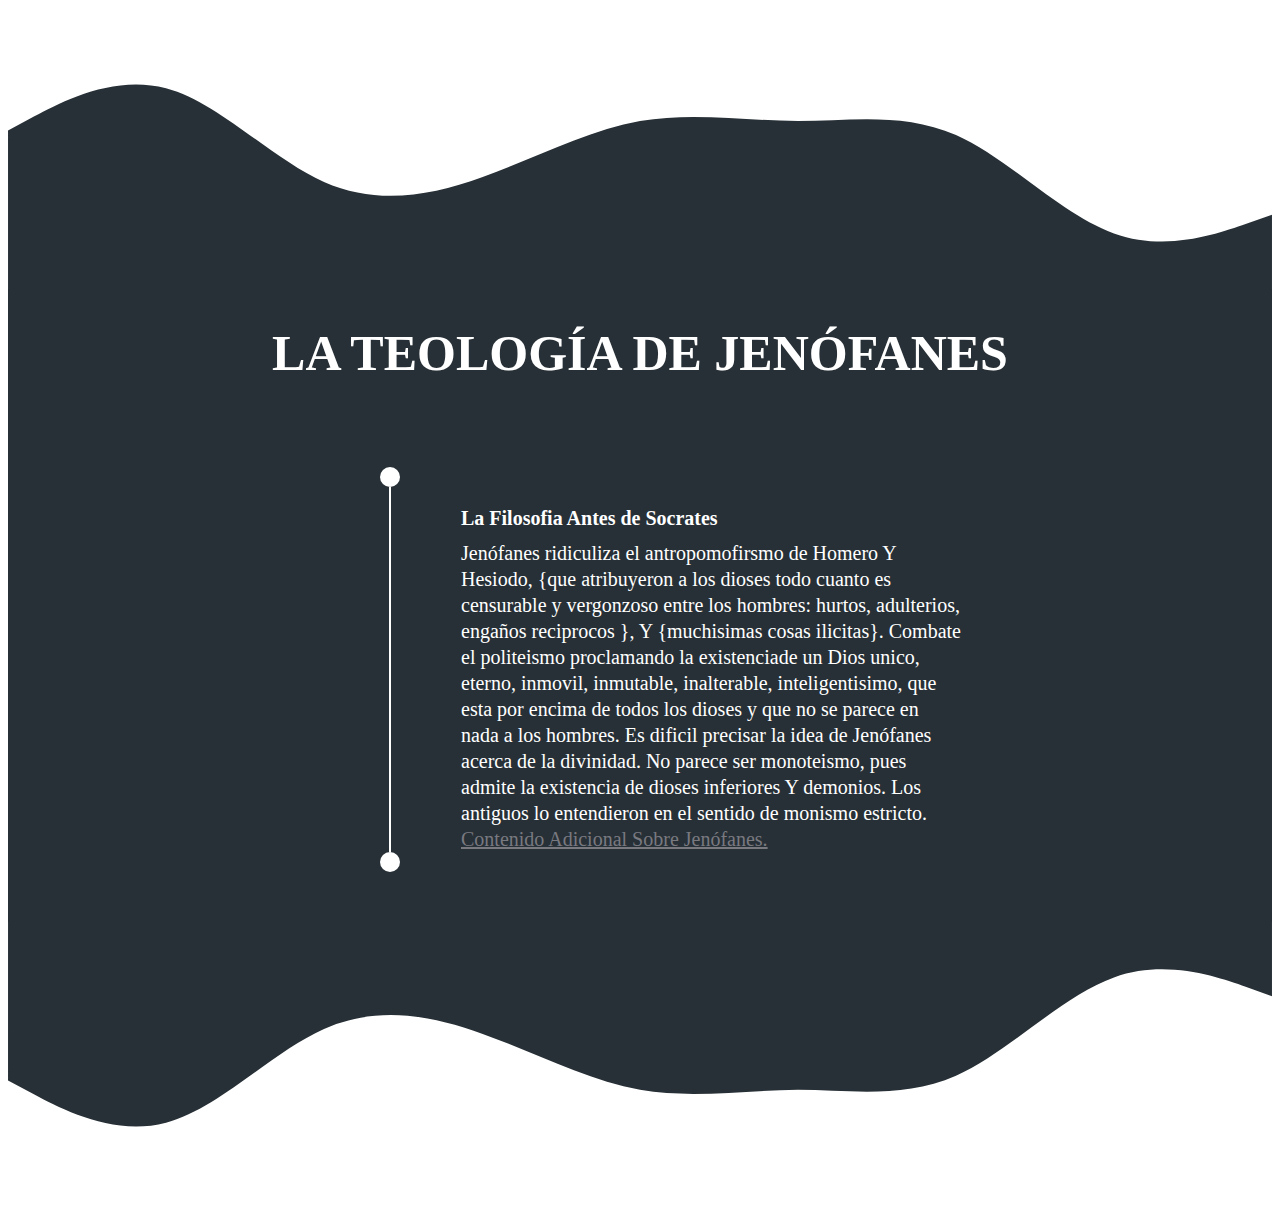
==== Trabajos/Critica Jenofones/La Critica de Jenofones/Jeno.html @ 7e6dfbbc "Update" ====
<!DOCTYPE html>
<html lang="en">
<head>
    <meta charset="UTF-8">
    <meta http-equiv="X-UA-Compatible" content="IE=edge">
    <meta name="viewport" content="width=device-width, initial-scale=1.0">
    <title>Jenófanes</title>

    <link rel="stylesheet" href="Jeno.css">
</head>
<body>

    <section class="proyectos" id="trabajos">
        <img class="ola" src="Imagenes/ola religiosa.svg" alt="division">
        <div class="cuerpo-proyectos">
            <h2 class="titulo-experiencia">La teología de Jenófanes</h2>
            <div class="experiencia-grid">
                <div class="vacia"></div>
                <div class="linea"></div>
                <div class="experiencias">
                    <div class="fecha-experiencia"></div>
                    <div class="empresa-experiencia"></div>
                    <div class="rol-experiencia">La Filosofia Antes de Socrates</div>
                    <div class="descripcion-experiencia">
                        Jenófanes ridiculiza el antropomofirsmo de 
                        Homero Y Hesiodo, {que atribuyeron a los dioses
                        todo cuanto es censurable y vergonzoso entre
                        los hombres: hurtos, adulterios, engaños reciprocos
                        }, Y {muchisimas cosas ilicitas}. Combate el politeismo
                        proclamando la existenciade un Dios unico, eterno, inmovil,
                        inmutable, inalterable, inteligentisimo, que esta por 
                        encima de todos los dioses y que no se parece en nada a los
                        hombres.

                        Es dificil precisar la idea de Jenófanes acerca de la divinidad.
                        No parece ser monoteismo, pues admite la existencia de dioses
                        inferiores Y demonios. Los antiguos lo entendieron en el sentido
                        de monismo estricto.
                        <a class="enlace-jeno" href="http://www.clerus.org/clerus/dati/2004-06/22-15/filjelo.html">Contenido Adicional Sobre Jenófanes.</a>
                        
                    </div>
                </div>

            </div>
        </div>

        <img class="ola-abajo" src="Imagenes/ola religiosa.svg" alt="division">
    </section>








</body>
</html>
---- Trabajos/Critica Jenofones/La Critica de Jenofones/Jeno.css ----
.proyectos {
    display: flex;
    flex-direction: column;
}

.cuerpo-proyectos {
    background-color:#273036;
    color: white;
}


/*ajustamos las olas/waves, essto lo hacemos para celulares*/
.ola {
    width: 100%;
    position: relative;
    top: 10px;
}

.ola-abajo {
    transform: scaleY(-1);
    position: relative;
    top: -10px;
}



.titulo-experiencia {
    text-align: center;
    text-transform: uppercase;
    font-weight: bold;
    font-size: 30px;
    margin: 25px;
}

.fecha-experiencia {
    font-size: 25px;
    font-weight: bold;
    color: yellow;
}

.empresa-experiencia {
    font-size: 20px;
    text-transform: uppercase;
    margin-top: 5px;
}

.rol-experiencia {
    font-weight: 500;
    font-size: 18px;
    margin-top: 20px;
}

.descripcion-experiencia{
    font-weight: 400;
    font-size: 15px;
    margin-top: 10px;
}

.experiencias {
    padding: 25px;
    max-width: 500px;
    margin: 0 auto;
}



@media (min-width: 950px) {

    .titulo-experiencia {
        font-size: 50px;
        margin: 35px 0;
    }
    
    .fecha-experiencia {
        font-size: 40px;

    }
    
    .empresa-experiencia {
        font-size: 25px;
    }
    
    .rol-experiencia {
        font-weight: bold;
        font-size: 20px;
        margin-top: 20px;
    }
    
    .descripcion-experiencia{
        font-size: 20px;
        margin-top: 10px;
        line-height: 1.3;
    }

    .experiencias {
        padding: 0;
    }


    /*alineamos un poco a la derecha una de las experiencias de la izq.*/
    .experiencia-izquierda {
        text-align: right;
    }
    

    .experiencia-grid {
        display: grid;
        grid-template-columns: auto 2px auto; /*aca estoy definiendo 3 columnas y como van a ser*/
        gap: 20px 70px; /*separacion entre los elementos primero en vertical para sobreponer los circulos uno encima de los otros y separacion entre la linea y los elementos*/
        padding: 70px; /*separo el contenido de los bordes*/
        justify-content: center;
        max-width: 980px;
        margin: 0 auto;
    }

    .linea {
        background-color: white;
        position: relative;
    }

    /*estos son elementos que se van a posicionar antes y despues del contenido de mi elemento, en este caso .linea*/
    /*tambien estoy creando las pelotitas de la linea*/
    .linea::before,
    .linea::after  {
        content: "";
        display: block;
        width: 20px;
        height: 20px;
        background-color: white;
        border-radius: 50%;
        position: absolute;

        top: -20px;
        left: -9px;
    }

    .linea::after {
        top: 100%;
        z-index: 1; /*la ultima pelotita esta escondida detras de la imagen (la ola) por lo cual le estoy dando prioridad*/
    }
}

.enlace-jeno {
    list-style: none;
    color: rgb(121, 121, 128);
}
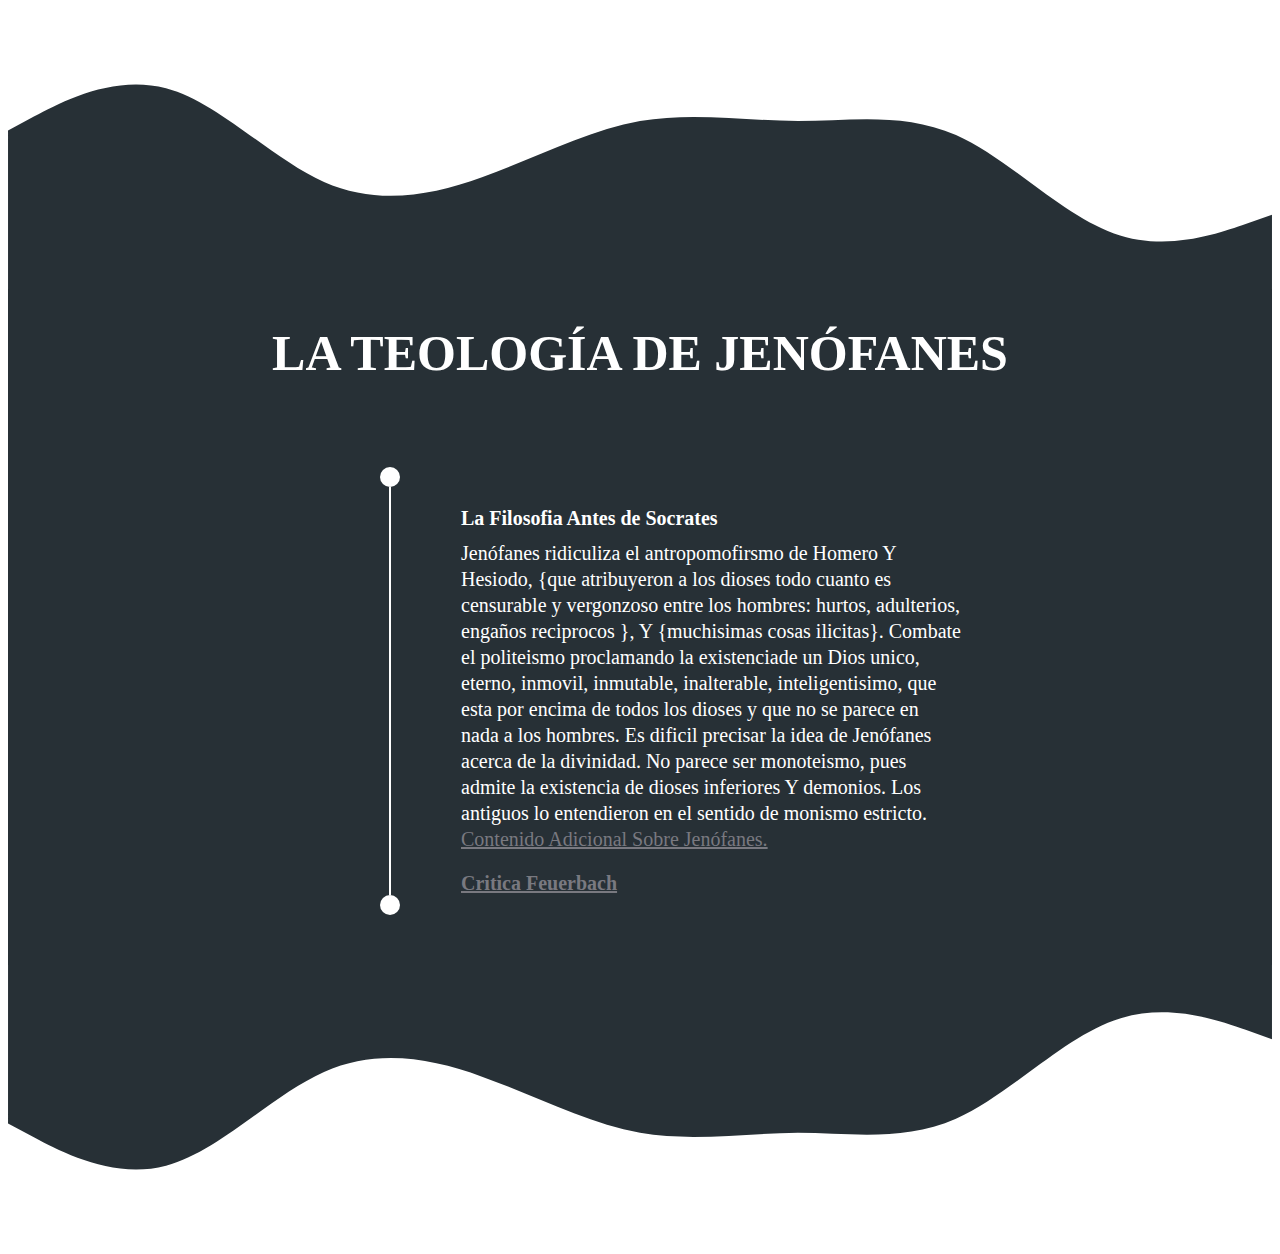
==== commit 93e06e1d: "Update Menu" ====
--- a/Trabajos/Critica Jenofones/La Critica de Jenofones/Jeno.html
+++ b/Trabajos/Critica Jenofones/La Critica de Jenofones/Jeno.html
@@ -36,8 +36,10 @@
                         No parece ser monoteismo, pues admite la existencia de dioses
                         inferiores Y demonios. Los antiguos lo entendieron en el sentido
                         de monismo estricto.
-                        <a class="enlace-jeno" href="http://www.clerus.org/clerus/dati/2004-06/22-15/filjelo.html">Contenido Adicional Sobre Jenófanes.</a>
-                        
+                        <a class="enlace-jeno" href="http://www.clerus.org/clerus/dati/2004-06/22-15/filjelo.html" target="_blank">Contenido Adicional Sobre Jenófanes.</a>
+                    </div>
+                    <div class="rol-experiencia">
+                        <a class="enlace-jeno" href="../Critica Feuerbach/feuer.html" target="_blank">Critica Feuerbach</a>
                     </div>
                 </div>
 
